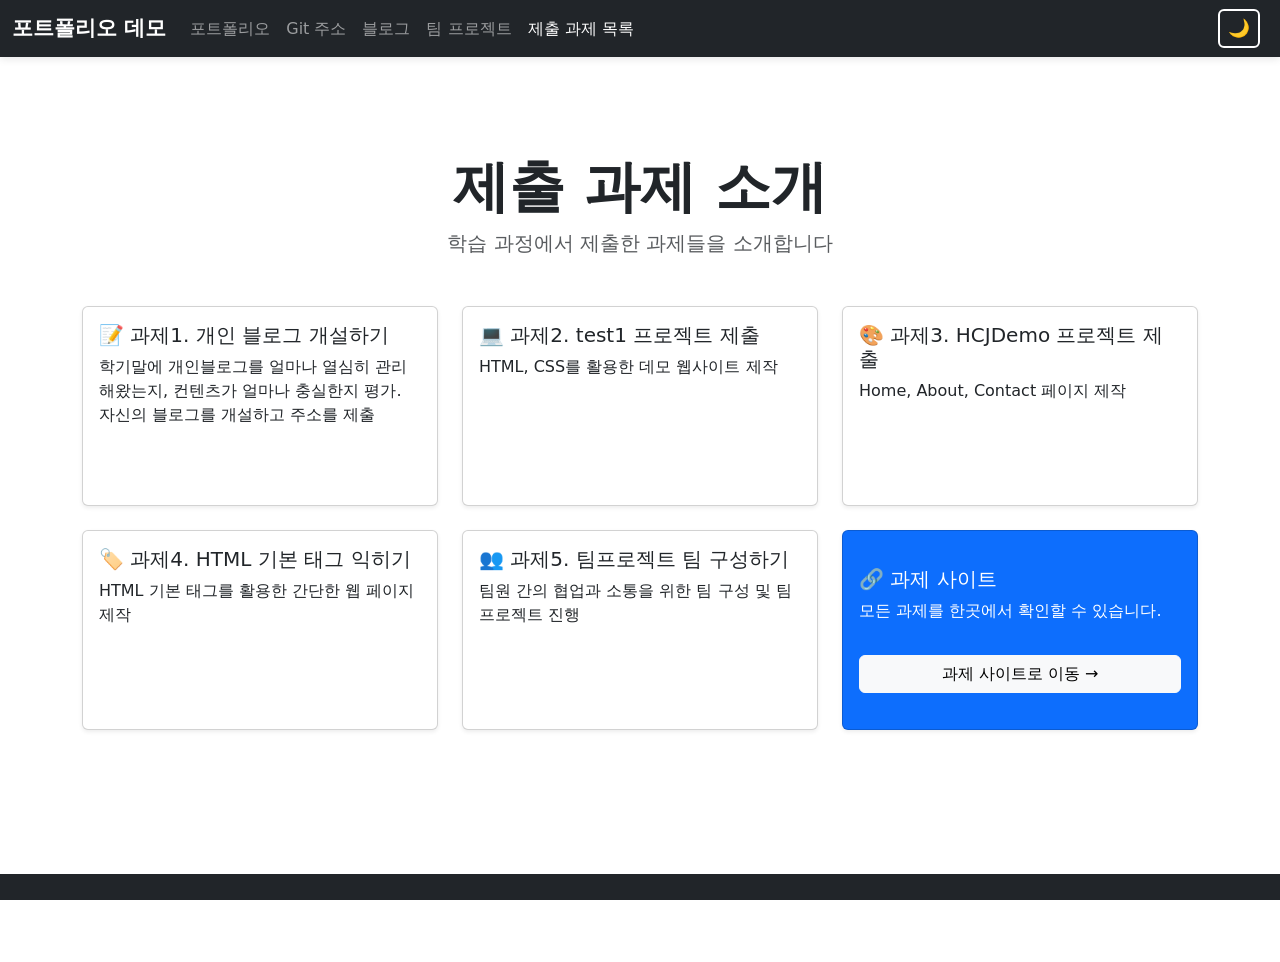
==== HomeWork.html @ 0a9abd75 "fix: 모바일 햄버거 메뉴 작동 수정 및 테마 토글 버튼 위치 개선 - Bootstrap JS 번들 로드 위치 및 버전 최적화 (v5.3.3) - 테마 토글 버튼을 햄버거 메뉴 " ====
<!DOCTYPE html>
<html lang="ko">
<head>
    <meta charset="UTF-8">
    <meta name="viewport" content="width=device-width, initial-scale=1.0">
    <title>포트폴리오 웹 - 제출 과제 목록</title>
    
    <link href="https://cdn.jsdelivr.net/npm/bootstrap@5.3.3/dist/css/bootstrap.min.css" rel="stylesheet">
    <link rel="stylesheet" href="main.css">
</head>
<body>

<!-- 네비게이션 바 -->
<nav class="navbar navbar-expand-lg navbar-dark bg-dark sticky-top" id="navbar">
  <div class="container-fluid">
    <a class="navbar-brand" href="index.html">포트폴리오 데모</a>
    
    <div class="d-flex align-items-center order-lg-last">
      <!-- 다크모드 토글 버튼 (모바일에서도 보이도록 위치 조정) -->
      <button class="btn btn-outline-light me-2" id="themeToggle" title="테마 전환">
        <span class="theme-icon">🌙</span>
      </button>
      
      <button class="navbar-toggler" type="button" data-bs-toggle="collapse" data-bs-target="#navbarSupportedContent" aria-controls="navbarSupportedContent" aria-expanded="false" aria-label="Toggle navigation">
        <span class="navbar-toggler-icon"></span>
      </button>
    </div>

    <div class="collapse navbar-collapse" id="navbarSupportedContent">
      <ul class="navbar-nav me-auto mb-2 mb-lg-0">
        <li class="nav-item">
          <a class="nav-link" href="index.html">포트폴리오</a>
        </li>
        <li class="nav-item">
          <a class="nav-link" href="https://github.com/wpdl42" target="_blank">Git 주소</a>
        </li>
        <li class="nav-item">
          <a class="nav-link" href="https://it-bookmark.tistory.com/" target="_blank">블로그</a>
        </li>
        <li class="nav-item">
          <a class="nav-link" href="Team.html">팀 프로젝트</a>
        </li>
        <li class="nav-item">
          <a class="nav-link active" href="HomeWork.html">제출 과제 목록</a>
        </li>
      </ul>
    </div>
  </div>
</nav>

<!-- 메인 콘텐츠 -->
<main class="container-fluid py-5">
  <div class="text-center my-5" style="margin-top: 25vh;">
    <h1 class="display-4 fw-bold fade-in">제출 과제 소개</h1>
    <p class="lead text-muted fade-in">학습 과정에서 제출한 과제들을 소개합니다</p>
  </div>

  <div class="container">
    <!-- 과제 박스 영역 -->
    <div class="row g-4 assignment-list">
      <!-- 과제 박스 1 -->
      <div class="col-md-6 col-lg-4 fade-in-up">
        <div class="card assignment-box h-100 shadow-sm hover-card">
          <div class="card-body">
            <h5 class="card-title">📝 과제1. 개인 블로그 개설하기</h5>
            <p class="card-text">학기말에 개인블로그를 얼마나 열심히 관리해왔는지, 컨텐츠가 얼마나 충실한지 평가. 자신의 블로그를 개설하고 주소를 제출</p>
          </div>
        </div>
      </div>

      <!-- 과제 박스 2 -->
      <div class="col-md-6 col-lg-4 fade-in-up">
        <div class="card assignment-box h-100 shadow-sm hover-card">
          <div class="card-body">
            <h5 class="card-title">💻 과제2. test1 프로젝트 제출</h5>
            <p class="card-text">HTML, CSS를 활용한 데모 웹사이트 제작</p>
          </div>
        </div>
      </div>

      <!-- 과제 박스 3 -->
      <div class="col-md-6 col-lg-4 fade-in-up">
        <div class="card assignment-box h-100 shadow-sm hover-card">
          <div class="card-body">
            <h5 class="card-title">🎨 과제3. HCJDemo 프로젝트 제출</h5>
            <p class="card-text">Home, About, Contact 페이지 제작</p>
          </div>
        </div>
      </div>

      <!-- 과제 박스 4 -->
      <div class="col-md-6 col-lg-4 fade-in-up">
        <div class="card assignment-box h-100 shadow-sm hover-card">
          <div class="card-body">
            <h5 class="card-title">🏷️ 과제4. HTML 기본 태그 익히기</h5>
            <p class="card-text">HTML 기본 태그를 활용한 간단한 웹 페이지 제작</p>
          </div>
        </div>
      </div>

      <!-- 과제 박스 5 -->
      <div class="col-md-6 col-lg-4 fade-in-up">
        <div class="card assignment-box h-100 shadow-sm hover-card">
          <div class="card-body">
            <h5 class="card-title">👥 과제5. 팀프로젝트 팀 구성하기</h5>
            <p class="card-text">팀원 간의 협업과 소통을 위한 팀 구성 및 팀 프로젝트 진행</p>
          </div>
        </div>
      </div>

      <!-- 과제 사이트 링크 -->
      <div class="col-md-6 col-lg-4 fade-in-up">
        <div class="card assignment-box h-100 shadow-sm bg-primary text-white">
          <div class="card-body d-flex flex-column justify-content-center">
            <h5 class="card-title">🔗 과제 사이트</h5>
            <p class="card-text">모든 과제를 한곳에서 확인할 수 있습니다.</p>
            <a href="https://hcj1-tau.vercel.app/" target="_blank" class="btn btn-light mt-3">
              과제 사이트로 이동 →
            </a>
          </div>
        </div>
      </div>
    </div>
  </div>
</main>

<!-- 상단 이동 버튼 -->
<button id="scrollTopBtn" class="scroll-top-btn" title="상단으로 이동">
  ⬆️
</button>

<!-- 푸터 -->
<footer class="bg-dark text-light text-center py-4 mt-5">
  <div class="container">
    <p>&copy; 2026 포트폴리오 웹. All rights reserved.</p>
  </div>
</footer>

<script src="https://cdn.jsdelivr.net/npm/bootstrap@5.3.3/dist/js/bootstrap.bundle.min.js"></script>
<script src="theme.js"></script>
<script src="scroll-animation.js"></script>

</body>
</html>
---- main.css ----
/* ============================================
   기본 레이아웃 및 구조
   ============================================ */

html, body {
  height: 100%;
  margin: 0;
  display: flex;
  flex-direction: column;
  transition: background-color 0.3s ease, color 0.3s ease;
}

main {
  flex: 1;
}

footer {
  margin-top: auto;
}

/* 스크롤바 숨기기 */
html, body {
  overflow-y: auto;
  -ms-overflow-style: none;
  scrollbar-width: none;
}

html::-webkit-scrollbar,
body::-webkit-scrollbar {
  display: none;
}

/* ============================================
   다크모드 테마
   ============================================ */

:root {
  --bg-light: #ffffff;
  --bg-dark: #212529;
  --text-light: #212529;
  --text-dark: #ffffff;
  --card-bg-light: #ffffff;
  --card-bg-dark: #343a40;
  --navbar-bg-light: #212529;
  --navbar-bg-dark: #1a1a1a;
}

body {
  background-color: var(--bg-light);
  color: var(--text-light);
}

body.dark-mode {
  background-color: var(--bg-dark);
  color: var(--text-dark);
}

/* 다크모드에서 카드 스타일 */
body.dark-mode .card {
  background-color: var(--card-bg-dark);
  color: var(--text-dark);
  border-color: #495057;
}

body.dark-mode .card-text {
  color: #adb5bd;
}

body.dark-mode .text-muted {
  color: #868e96 !important;
}

body.dark-mode .navbar {
  background-color: var(--navbar-bg-dark) !important;
}

body.dark-mode .nav-link {
  color: #adb5bd !important;
}

body.dark-mode .nav-link.active {
  color: #ffffff !important;
}

body.dark-mode .lead {
  color: #adb5bd;
}

body.dark-mode footer {
  background-color: var(--navbar-bg-dark) !important;
}

/* ============================================
   테마 토글 버튼
   ============================================ */

#themeToggle {
  background-color: transparent !important;
  border: 2px solid #ffffff !important;
  padding: 0.25rem 0.5rem !important;
  font-size: 1.1rem;
  transition: all 0.3s ease;
  display: flex;
  align-items: center;
  justify-content: center;
}

#themeToggle:hover {
  background-color: #ffffff !important;
  color: #212529 !important;
  transform: rotate(20deg);
}

body.dark-mode #themeToggle {
  border-color: #adb5bd !important;
}

body.dark-mode #themeToggle:hover {
  background-color: #adb5bd !important;
  color: #212529 !important;
}

.theme-icon {
  display: inline-block;
  transition: transform 0.3s ease;
}

/* ============================================
   스크롤 애니메이션
   ============================================ */

/* 페이드인 애니메이션 */
@keyframes fadeIn {
  from {
    opacity: 0;
  }
  to {
    opacity: 1;
  }
}

@keyframes fadeInUp {
  from {
    opacity: 0;
    transform: translateY(30px);
  }
  to {
    opacity: 1;
    transform: translateY(0);
  }
}

.fade-in {
  animation: fadeIn 0.8s ease-in-out;
}

.fade-in-up {
  animation: fadeInUp 0.8s ease-in-out forwards;
  opacity: 0;
}

/* 스크롤 위치에 따른 애니메이션 */
.fade-in-up.visible {
  animation: fadeInUp 0.8s ease-in-out forwards;
}

/* ============================================
   카드 호버 효과
   ============================================ */

.hover-card {
  transition: all 0.3s ease;
  cursor: pointer;
}

.hover-card:hover {
  transform: translateY(-8px);
  box-shadow: 0 12px 24px rgba(0, 0, 0, 0.15) !important;
}

body.dark-mode .hover-card:hover {
  box-shadow: 0 12px 24px rgba(255, 255, 255, 0.1) !important;
}

/* ============================================
   상단 이동 버튼
   ============================================ */

.scroll-top-btn {
  position: fixed;
  bottom: 30px;
  right: 30px;
  width: 50px;
  height: 50px;
  background-color: #007bff;
  color: white;
  border: none;
  border-radius: 50%;
  font-size: 1.5rem;
  cursor: pointer;
  display: none;
  align-items: center;
  justify-content: center;
  box-shadow: 0 4px 12px rgba(0, 0, 0, 0.2);
  transition: all 0.3s ease;
  z-index: 999;
}

.scroll-top-btn:hover {
  background-color: #0056b3;
  transform: translateY(-5px);
  box-shadow: 0 6px 16px rgba(0, 0, 0, 0.3);
}

.scroll-top-btn.show {
  display: flex;
}

body.dark-mode .scroll-top-btn {
  background-color: #0d6efd;
  box-shadow: 0 4px 12px rgba(255, 255, 255, 0.2);
}

body.dark-mode .scroll-top-btn:hover {
  background-color: #0a58ca;
  box-shadow: 0 6px 16px rgba(255, 255, 255, 0.3);
}

/* ============================================
   과제 박스 스타일
   ============================================ */

.assignment-box {
  min-height: 200px;
  display: flex;
  flex-direction: column;
  justify-content: space-between;
  transition: all 0.3s ease;
}

.assignment-list {
  margin-bottom: 3rem;
}

/* ============================================
   버튼 스타일
   ============================================ */

.btn-custom {
  background-color: #ffffff;
  color: #000000;
  border: 2px solid #000000;
  transition: all 0.3s ease;
  font-weight: 500;
}

.btn-custom:hover {
  background-color: #000000;
  color: #ffffff;
  transform: translateY(-2px);
  box-shadow: 0 4px 12px rgba(0, 0, 0, 0.2);
}

body.dark-mode .btn-custom {
  background-color: #343a40;
  color: #ffffff;
  border-color: #ffffff;
}

body.dark-mode .btn-custom:hover {
  background-color: #ffffff;
  color: #000000;
  box-shadow: 0 4px 12px rgba(255, 255, 255, 0.2);
}

/* ============================================
   네비게이션 바 개선
   ============================================ */

.navbar {
  box-shadow: 0 2px 8px rgba(0, 0, 0, 0.1);
  transition: all 0.3s ease;
}

body.dark-mode .navbar {
  box-shadow: 0 2px 8px rgba(255, 255, 255, 0.05);
}

.navbar-brand {
  font-weight: 600;
  font-size: 1.3rem;
  transition: all 0.3s ease;
}

.navbar-brand:hover {
  transform: scale(1.05);
}

/* ============================================
   반응형 디자인
   ============================================ */

@media (max-width: 768px) {
  .scroll-top-btn {
    bottom: 20px;
    right: 20px;
    width: 45px;
    height: 45px;
    font-size: 1.2rem;
  }

  .fade-in-up {
    animation-delay: 0.1s;
  }

  main {
    padding: 0 1rem;
  }
}

/* ============================================
   추가 유틸리티 클래스
   ============================================ */

.shadow-sm {
  box-shadow: 0 0.125rem 0.25rem rgba(0, 0, 0, 0.075) !important;
  transition: box-shadow 0.3s ease;
}

body.dark-mode .shadow-sm {
  box-shadow: 0 0.125rem 0.25rem rgba(255, 255, 255, 0.05) !important;
}

/* 부드러운 스크롤 */
html {
  scroll-behavior: smooth;
}
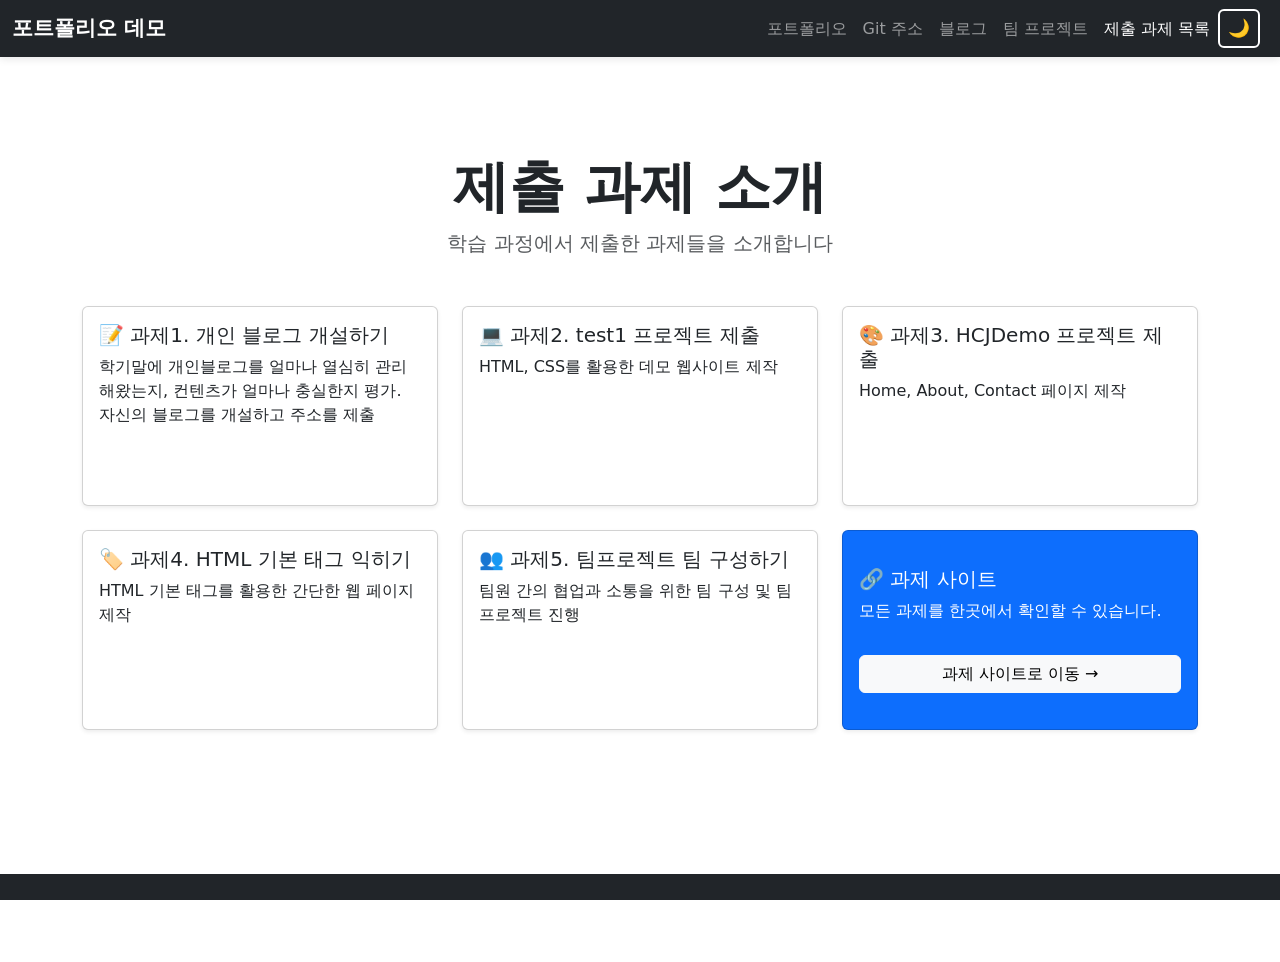
==== commit a6264c70: "style: 내비게이션 바 메뉴 항목 우측 정렬 (ms-auto 적용)" ====
--- a/HomeWork.html
+++ b/HomeWork.html
@@ -27,7 +27,7 @@
     </div>
 
     <div class="collapse navbar-collapse" id="navbarSupportedContent">
-      <ul class="navbar-nav me-auto mb-2 mb-lg-0">
+      <ul class="navbar-nav ms-auto mb-2 mb-lg-0">
         <li class="nav-item">
           <a class="nav-link" href="index.html">포트폴리오</a>
         </li>
@@ -110,7 +110,7 @@
 
       <!-- 과제 사이트 링크 -->
       <div class="col-md-6 col-lg-4 fade-in-up">
-        <div class="card assignment-box h-100 shadow-sm bg-primary text-white">
+        <div class="card assignment-box h-100 shadow-sm bg-primary text-white hover-card">
           <div class="card-body d-flex flex-column justify-content-center">
             <h5 class="card-title">🔗 과제 사이트</h5>
             <p class="card-text">모든 과제를 한곳에서 확인할 수 있습니다.</p>
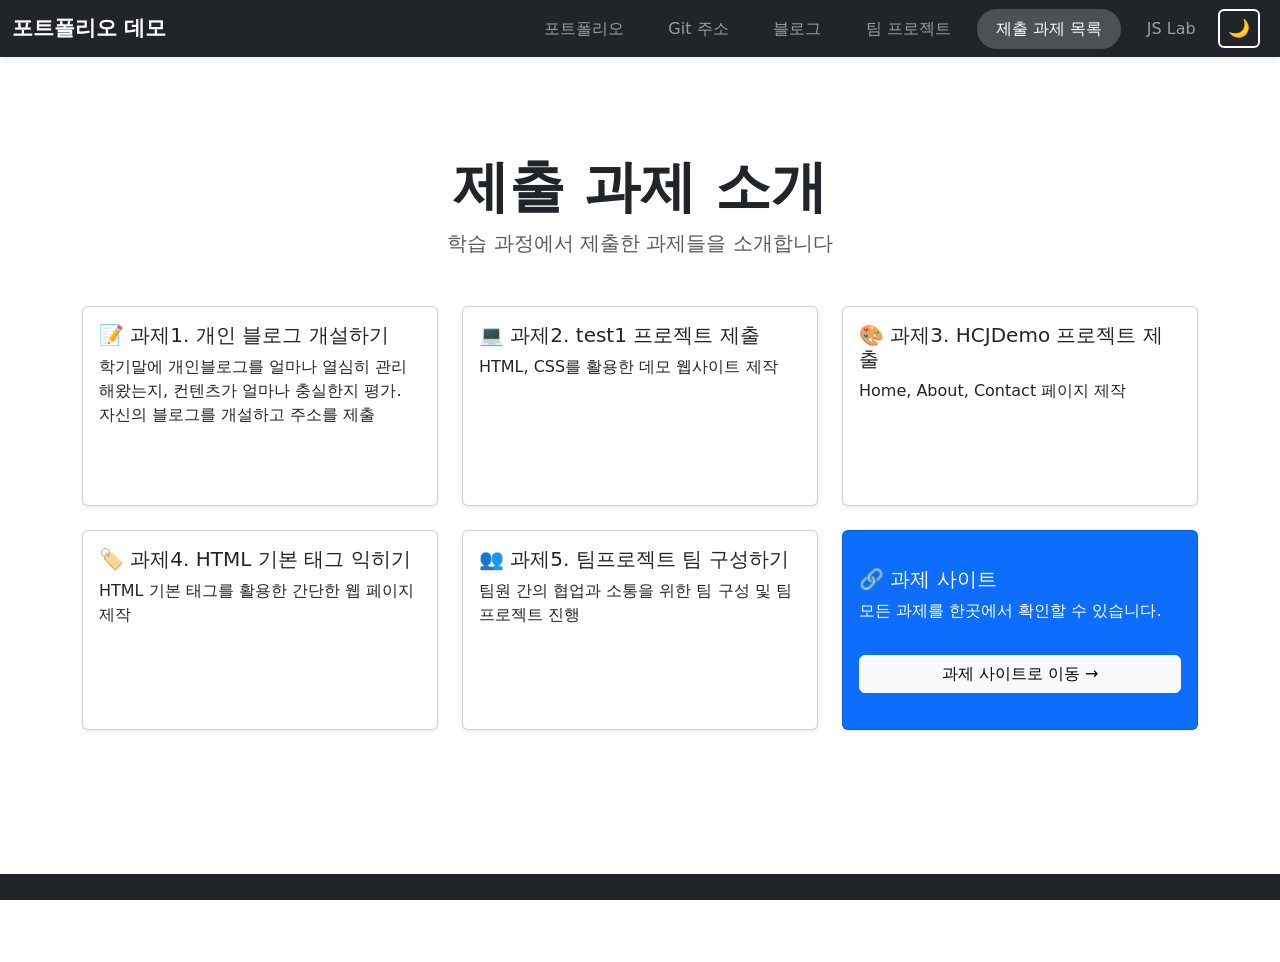
==== commit 8c78428e: "feat: JS 핵심 기능을 활용한 'JS Lab' 페이지 추가 - Dynamic Skills: 배열 데이터를 활용한 동적 렌더링 및 필터링 기능 - Guestbook: 객체 배열" ====
--- a/HomeWork.html
+++ b/HomeWork.html
@@ -42,6 +42,9 @@
         </li>
         <li class="nav-item">
           <a class="nav-link active" href="HomeWork.html">제출 과제 목록</a>
+        </li>
+        <li class="nav-item">
+          <a class="nav-link" href="Lab.html">JS Lab</a>
         </li>
       </ul>
     </div>
--- a/main.css
+++ b/main.css
@@ -76,10 +76,14 @@
 
 body.dark-mode .nav-link {
   color: #adb5bd !important;
+  border-radius: 50px;
+  padding: 0.5rem 1.2rem !important;
+  transition: all 0.3s ease !important;
 }
 
 body.dark-mode .nav-link.active {
   color: #ffffff !important;
+  background-color: rgba(255, 255, 255, 0.1);
 }
 
 body.dark-mode .lead {
@@ -282,8 +286,33 @@
   transition: all 0.3s ease;
 }
 
+.nav-link {
+  border-radius: 50px;
+  padding: 0.5rem 1.2rem !important;
+  margin: 0 0.2rem;
+  transition: all 0.3s ease;
+}
+
+.nav-link:hover {
+  background-color: rgba(255, 255, 255, 0.15);
+  color: #ffffff !important;
+}
+
+.nav-link.active {
+  background-color: rgba(255, 255, 255, 0.2);
+  color: #ffffff !important;
+}
+
 body.dark-mode .navbar {
   box-shadow: 0 2px 8px rgba(255, 255, 255, 0.05);
+}
+
+body.dark-mode .nav-link:hover {
+  background-color: rgba(255, 255, 255, 0.1);
+}
+
+body.dark-mode .nav-link.active {
+  background-color: rgba(255, 255, 255, 0.15);
 }
 
 .navbar-brand {
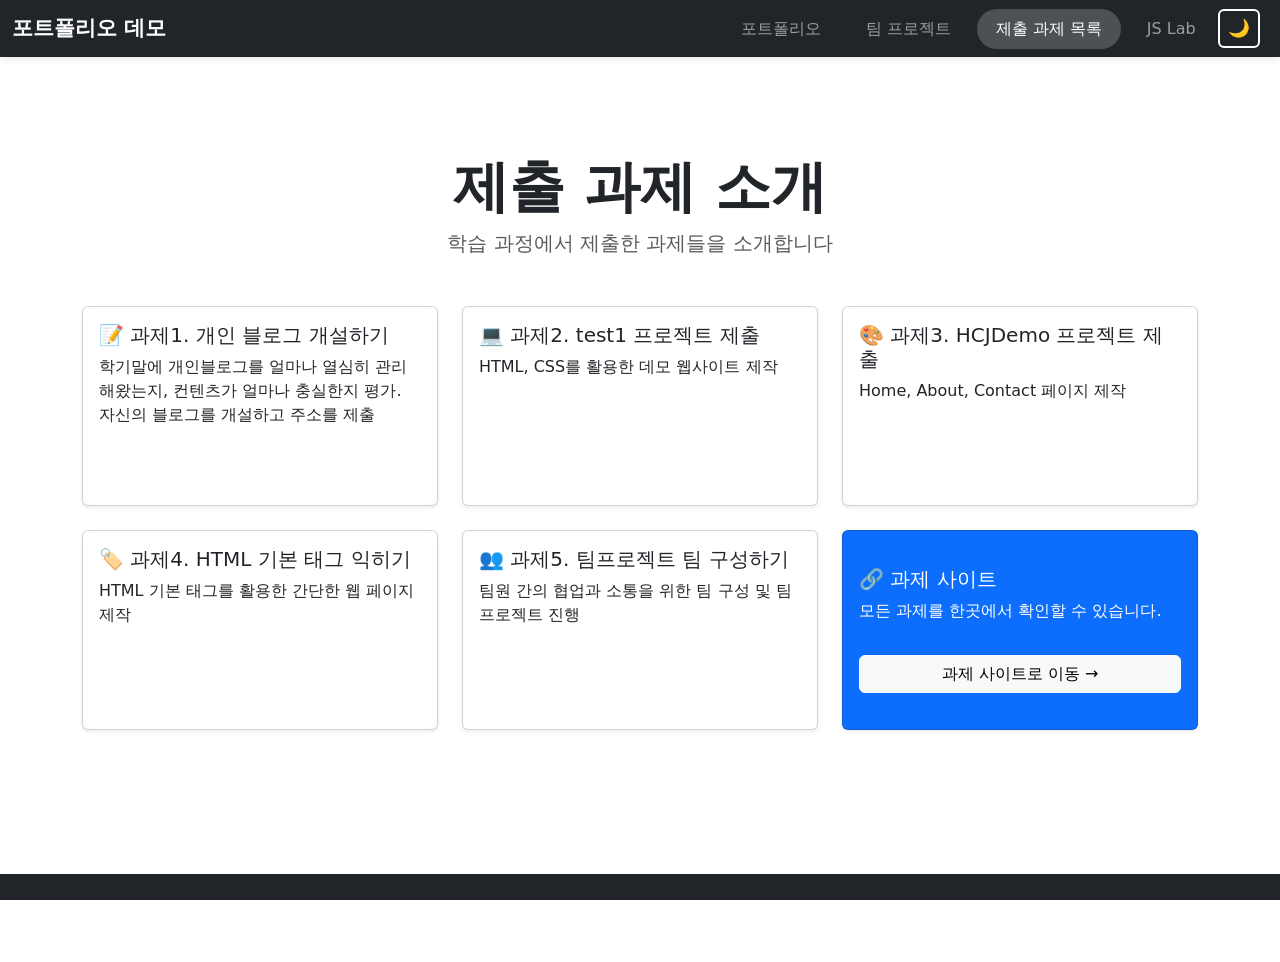
==== commit 63dd4999: "refactor: 외부 링크 메뉴를 내비게이션에서 메인 페이지 카드로 이동 - 내비게이션 바에서 Git 주소, 블로그 메뉴 제거 - 메인 페이지(index.html)에 GitHub" ====
--- a/HomeWork.html
+++ b/HomeWork.html
@@ -31,12 +31,7 @@
         <li class="nav-item">
           <a class="nav-link" href="index.html">포트폴리오</a>
         </li>
-        <li class="nav-item">
-          <a class="nav-link" href="https://github.com/wpdl42" target="_blank">Git 주소</a>
-        </li>
-        <li class="nav-item">
-          <a class="nav-link" href="https://it-bookmark.tistory.com/" target="_blank">블로그</a>
-        </li>
+
         <li class="nav-item">
           <a class="nav-link" href="Team.html">팀 프로젝트</a>
         </li>
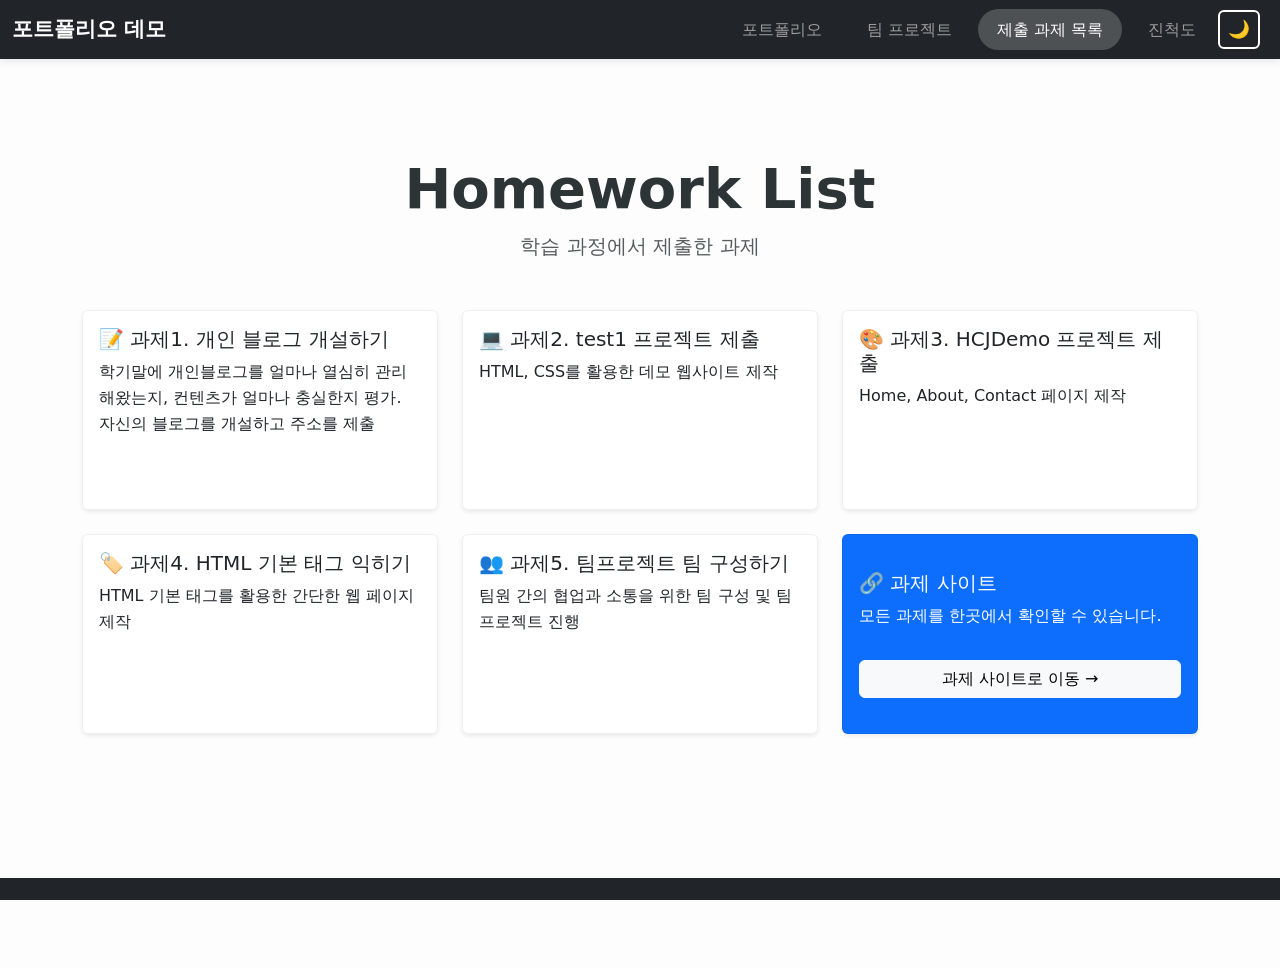
==== commit e2fb4742: "팀원 소개 및 포트폴리오 페이지 내용 수정" ====
--- a/HomeWork.html
+++ b/HomeWork.html
@@ -39,7 +39,7 @@
           <a class="nav-link active" href="HomeWork.html">제출 과제 목록</a>
         </li>
         <li class="nav-item">
-          <a class="nav-link" href="Lab.html">JS Lab</a>
+          <a class="nav-link" href="Lab.html">진척도</a>
         </li>
       </ul>
     </div>
@@ -49,8 +49,8 @@
 <!-- 메인 콘텐츠 -->
 <main class="container-fluid py-5">
   <div class="text-center my-5" style="margin-top: 25vh;">
-    <h1 class="display-4 fw-bold fade-in">제출 과제 소개</h1>
-    <p class="lead text-muted fade-in">학습 과정에서 제출한 과제들을 소개합니다</p>
+    <h1 class="display-4 fw-bold fade-in">Homework List</h1>
+    <p class="lead text-muted fade-in">학습 과정에서 제출한 과제</p>
   </div>
 
   <div class="container">
--- a/main.css
+++ b/main.css
@@ -18,16 +18,16 @@
   margin-top: auto;
 }
 
-/* 스크롤바 숨기기 */
+/* 스크롤 기능은 유지하되 스크롤바만 숨기기 */
 html, body {
   overflow-y: auto;
-  -ms-overflow-style: none;
-  scrollbar-width: none;
+  -ms-overflow-style: none; /* IE and Edge */
+  scrollbar-width: none; /* Firefox */
 }
 
 html::-webkit-scrollbar,
 body::-webkit-scrollbar {
-  display: none;
+  display: none; /* Chrome, Safari, Opera */
 }
 
 /* ============================================
@@ -35,9 +35,9 @@
    ============================================ */
 
 :root {
-  --bg-light: #ffffff;
+  --bg-light: #fdfdfd; /* 완전한 흰색보다 부드러운 톤 */
   --bg-dark: #212529;
-  --text-light: #212529;
+  --text-light: #2d3436; /* 가독성 좋은 딥 그레이 */
   --text-dark: #ffffff;
   --card-bg-light: #ffffff;
   --card-bg-dark: #343a40;
@@ -48,6 +48,13 @@
 body {
   background-color: var(--bg-light);
   color: var(--text-light);
+  line-height: 1.6;
+}
+
+.card {
+  border: 1px solid rgba(0, 0, 0, 0.06);
+  background-color: var(--card-bg-light);
+  transition: transform 0.3s ease, box-shadow 0.3s ease;
 }
 
 body.dark-mode {
@@ -179,7 +186,7 @@
 
 .hover-card:hover {
   transform: translateY(-8px);
-  box-shadow: 0 12px 24px rgba(0, 0, 0, 0.15) !important;
+  box-shadow: 0 15px 35px rgba(0, 0, 0, 0.08) !important; /* 라이트 모드에서 더 은은한 그림자 */
 }
 
 body.dark-mode .hover-card:hover {
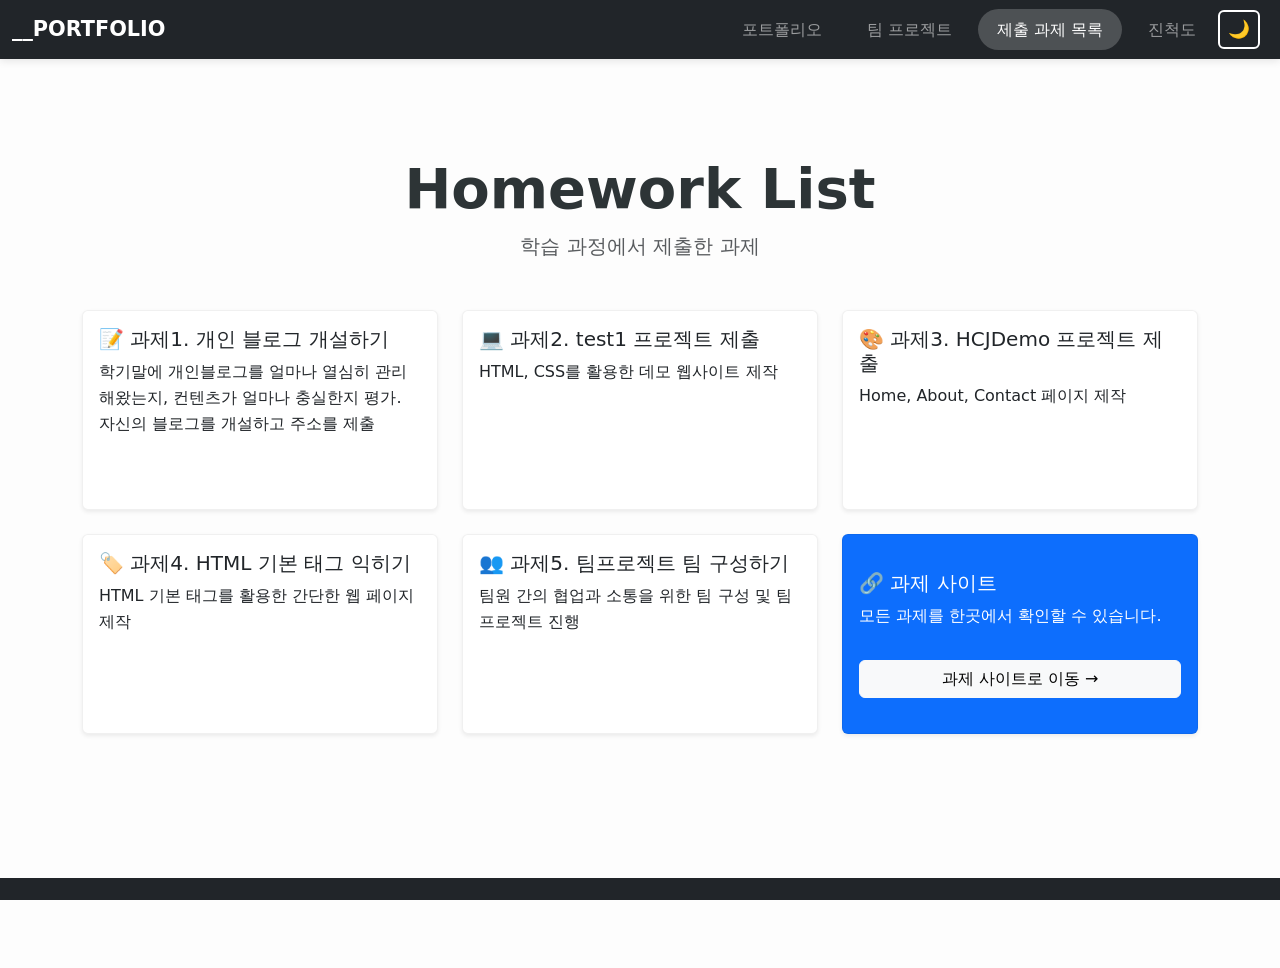
==== commit 3fc1d462: "마무리v1" ====
--- a/HomeWork.html
+++ b/HomeWork.html
@@ -3,7 +3,7 @@
 <head>
     <meta charset="UTF-8">
     <meta name="viewport" content="width=device-width, initial-scale=1.0">
-    <title>포트폴리오 웹 - 제출 과제 목록</title>
+    <title>💻Portfolio💻</title>
     
     <link href="https://cdn.jsdelivr.net/npm/bootstrap@5.3.3/dist/css/bootstrap.min.css" rel="stylesheet">
     <link rel="stylesheet" href="main.css">
@@ -13,7 +13,7 @@
 <!-- 네비게이션 바 -->
 <nav class="navbar navbar-expand-lg navbar-dark bg-dark sticky-top" id="navbar">
   <div class="container-fluid">
-    <a class="navbar-brand" href="index.html">포트폴리오 데모</a>
+    <a class="navbar-brand" href="index.html">__PORTFOLIO</a>
     
     <div class="d-flex align-items-center order-lg-last">
       <!-- 다크모드 토글 버튼 (모바일에서도 보이도록 위치 조정) -->
@@ -122,7 +122,7 @@
   </div>
 </main>
 
-<!-- 상단 이동 버튼 -->
+<!-- 상단 이동 버튼. 작동 안함 -->
 <button id="scrollTopBtn" class="scroll-top-btn" title="상단으로 이동">
   ⬆️
 </button>
--- a/main.css
+++ b/main.css
@@ -210,11 +210,19 @@
   font-size: 1.5rem;
   cursor: pointer;
   display: none;
+  opacity: 0;
+  visibility: hidden;
   align-items: center;
   justify-content: center;
   box-shadow: 0 4px 12px rgba(0, 0, 0, 0.2);
   transition: all 0.3s ease;
-  z-index: 999;
+  z-index: 9999;
+}
+
+.scroll-top-btn.show {
+  display: flex;
+  opacity: 1;
+  visibility: visible;
 }
 
 .scroll-top-btn:hover {
